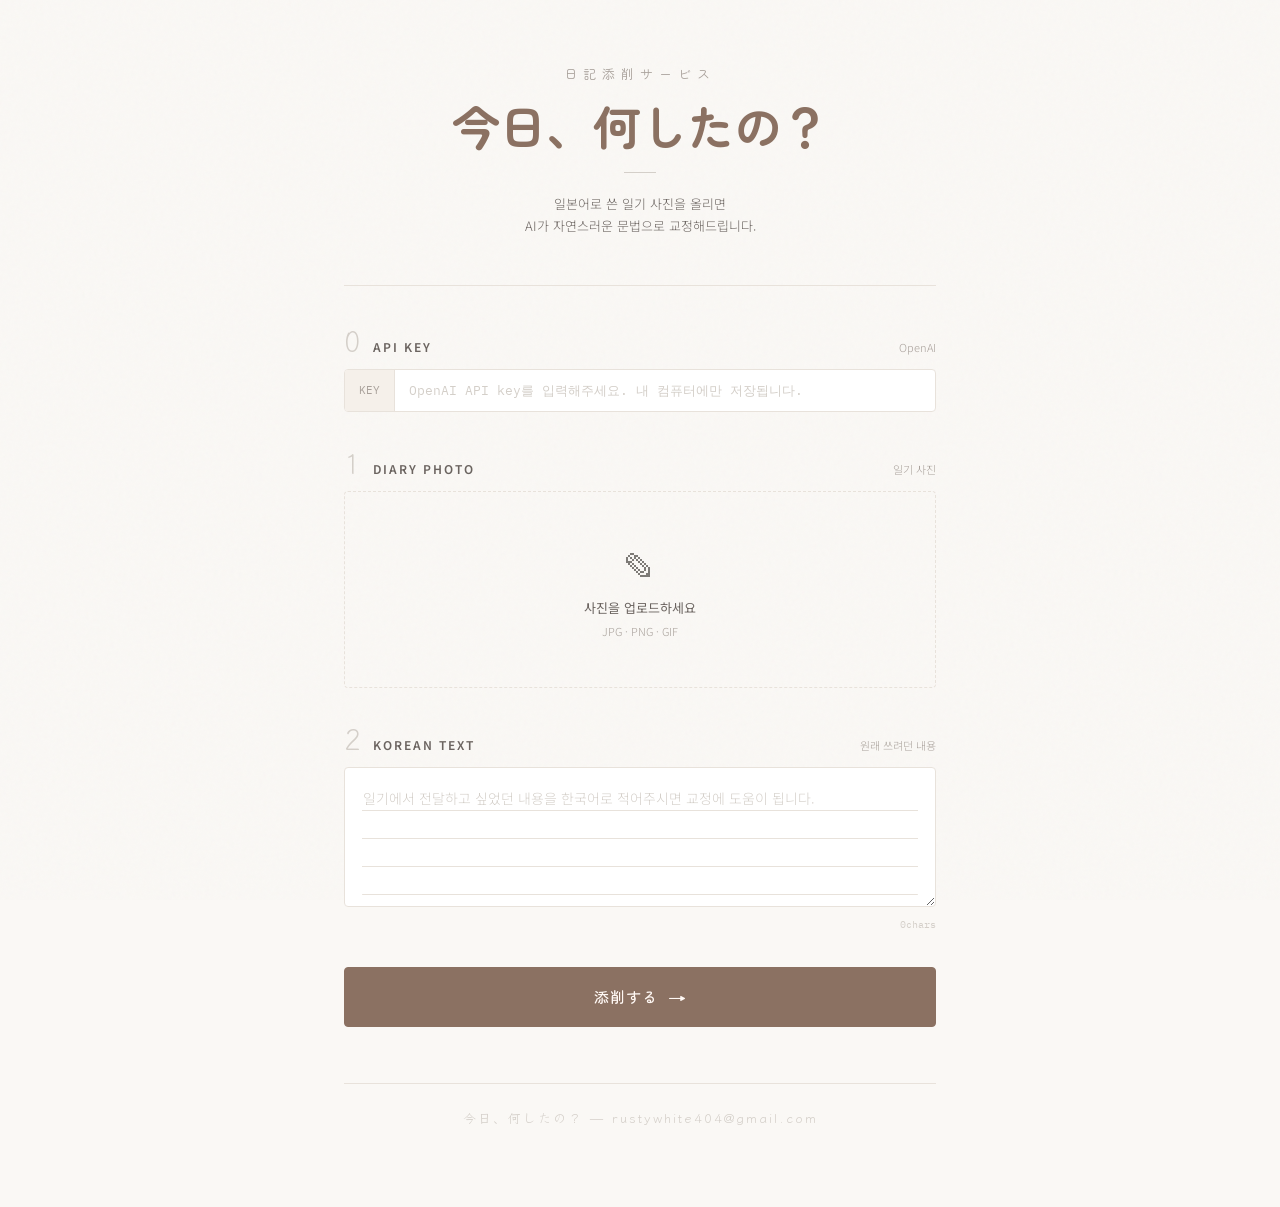
==== index.html @ 3b051601 "[feat] 일본어 일기 교정 서비스 Prototype" ====
<!DOCTYPE html>
<html lang="ko">
<head>
<meta charset="UTF-8" />
<meta name="viewport" content="width=device-width, initial-scale=1.0" />
<title>今日、何したの？</title>
<link href="https://fonts.googleapis.com/css2?family=Klee+One:wght@400;600&family=Zen+Maru+Gothic:wght@400;500;700&family=Noto+Sans+KR:wght@300;400;500;600&family=IBM+Plex+Mono:wght@300;400&display=swap" rel="stylesheet">
<link rel="stylesheet" href="style.css">
</head>
<body>

<div class="app">
  <header class="header">
    <div class="header-jp">日記添削サービス</div>
    <h1>今日、何したの？</h1>
    <div class="header-line"></div>
    <p class="header-desc">일본어로 쓴 일기 사진을 올리면<br>AI가 자연스러운 문법으로 교정해드립니다.</p>
  </header>

  <!-- Section 0 - API Key -->
  <div class="section">
    <div class="section-label">
      <span class="num">0</span>
      <span class="title">API Key</span>
      <span class="sub">OpenAI</span>
    </div>
    <div class="key-field">
      <span class="key-prefix">KEY</span>
      <input id="apiKey" type="password" class="key-input" placeholder="OpenAI API key를 입력해주세요. 내 컴퓨터에만 저장됩니다.">
    </div>
  </div>

  <!-- Section 1 - Diary Photo -->
  <div class="section">
    <div class="section-label">
      <span class="num">1</span>
      <span class="title">Diary Photo</span>
      <span class="sub">일기 사진</span>
    </div>
    <input id="fileInput" type="file" accept="image/*" style="display:none">
    <div id="uploadEmpty" class="upload-zone">
      <div class="ux-icon">✎</div>
      <div class="ux-text">사진을 업로드하세요</div>
      <div class="ux-hint">JPG · PNG · GIF</div>
    </div>
    <div id="uploadFilled" class="upload-zone filled" style="display:none">
      <div class="img-wrap">
        <img id="previewImg" src="" alt="diary">
        <button id="delImg" class="img-del">✕</button>
      </div>
    </div>
  </div>

  <!-- Section 2 - Korean Text -->
  <div class="section">
    <div class="section-label">
      <span class="num">2</span>
      <span class="title">Korean Text</span>
      <span class="sub">원래 쓰려던 내용</span>
    </div>
    <div class="text-field-wrap">
      <textarea id="koreanText" class="text-field" placeholder="일기에서 전달하고 싶었던 내용을 한국어로 적어주시면 교정에 도움이 됩니다."></textarea>
      <div class="text-field-lines"></div>
    </div>
    <div class="text-meta"><span id="charCount">0</span> chars</div>
  </div>

  <!-- Submit -->
  <button id="submitBtn" class="action-btn">
    <span id="btnText">添削する</span>
    <span class="arrow">→</span>
  </button>

  <!-- Loading -->
  <div id="loadingBox" class="loading-box" style="display:none">
    <div class="loading-bar"><span></span><span></span><span></span><span></span><span></span></div>
    <div class="loading-label">ANALYZING</div>
  </div>

  <footer class="footer">今日、何したの？ — rustywhite404@gmail.com</footer>
</div>

<!-- Modal -->
<div id="modalOverlay" class="modal-overlay" style="display:none">
  <div class="modal">
    <div id="modalIcon" class="modal-icon">!</div>
    <div id="modalTitle" class="modal-title"></div>
    <div id="modalBody" class="modal-body"></div>
    <button id="modalBtn" class="modal-btn">わかった</button>
  </div>
</div>

<script src="app.js"></script>
</body>
</html>
---- style.css ----
:root {
  --paper: #FAF8F5;
  --paper-warm: #F5F0EA;
  --surface: #FFFFFF;
  --ink: #2C2824;
  --ink-light: #6B6460;
  --ink-faint: #A8A09A;
  --ink-ghost: #D4CFC9;
  --blush: #D4736E;
  --blush-soft: #F5E1DF;
  --indigo: #5B6DAF;
  --indigo-soft: #E4E8F4;
  --sage: #7A9A82;
  --sage-soft: #E4EDE6;
  --gold: #C4A265;
  --gold-soft: #F0E8D4;
  --warm-brown: #8B7162;
  --soft-brown: #A68E7E;
  --border: #E8E2DB;
  --radius: 4px;
  --btn-text: #FFF8F4;
  --noise-opacity: 0.025;
}

@media (prefers-color-scheme: dark) {
  :root {
    color-scheme: dark;
    --paper: #1A1816;
    --paper-warm: #23201D;
    --surface: #2A2724;
    --ink: #F0ECE8;
    --ink-light: #CCC5BC;
    --ink-faint: #968E86;
    --ink-ghost: #6B6360;
    --blush: #E08B86;
    --blush-soft: #3A2625;
    --indigo: #8090C8;
    --indigo-soft: #282D40;
    --sage: #92B89A;
    --sage-soft: #222E25;
    --gold: #D4B275;
    --gold-soft: #332D1E;
    --warm-brown: #B89A8A;
    --soft-brown: #C4A898;
    --border: #3A3530;
    --btn-text: #FFF8F4;
    --noise-opacity: 0.04;
  }
}

* { margin: 0; padding: 0; box-sizing: border-box; }

body {
  font-family: 'Noto Sans KR', sans-serif;
  background: var(--paper);
  color: var(--ink);
  min-height: 100vh;
  -webkit-font-smoothing: antialiased;
}

/* Subtle noise texture */
body::before {
  content: '';
  position: fixed;
  inset: 0;
  opacity: var(--noise-opacity);
  background-image: url("data:image/svg+xml,%3Csvg viewBox='0 0 256 256' xmlns='http://www.w3.org/2000/svg'%3E%3Cfilter id='n'%3E%3CfeTurbulence type='fractalNoise' baseFrequency='0.85' numOctaves='4' stitchTiles='stitch'/%3E%3C/filter%3E%3Crect width='100%25' height='100%25' filter='url(%23n)'/%3E%3C/svg%3E");
  pointer-events: none;
  z-index: 0;
}

::-webkit-scrollbar { width: 4px; }
::-webkit-scrollbar-track { background: transparent; }
::-webkit-scrollbar-thumb { background: var(--ink-ghost); border-radius: 4px; }

@keyframes enter {
  from { opacity: 0; transform: translateY(12px); }
  to { opacity: 1; transform: translateY(0); }
}
@keyframes fadeIn {
  from { opacity: 0; }
  to { opacity: 1; }
}
@keyframes slideReveal {
  from { opacity: 0; transform: translateX(-8px); }
  to { opacity: 1; transform: translateX(0); }
}
@keyframes breathe {
  0%,100% { opacity: 0.4; }
  50% { opacity: 1; }
}

.app {
  position: relative;
  z-index: 1;
  max-width: 640px;
  margin: 0 auto;
  padding: 0 24px 80px;
}

/* === Header === */
.header {
  padding: 64px 0 48px;
  text-align: center;
  animation: enter 0.7s ease-out;
  border-bottom: 1px solid var(--border);
  margin-bottom: 40px;
}
.header-jp {
  font-family: 'Zen Maru Gothic', sans-serif;
  font-size: 13px;
  font-weight: 400;
  color: var(--ink-faint);
  letter-spacing: 6px;
  text-transform: uppercase;
  margin-bottom: 16px;
}
.header h1 {
  font-family: 'Zen Maru Gothic', sans-serif;
  font-size: 48px;
  font-weight: 700;
  color: var(--warm-brown);
  letter-spacing: -1px;
  line-height: 1.1;
}
.header-line {
  width: 32px;
  height: 1px;
  background: var(--ink-ghost);
  margin: 20px auto;
}
.header-desc {
  font-size: 13px;
  color: var(--ink-light);
  font-weight: 300;
  line-height: 1.7;
}

/* === Section === */
.section {
  margin-bottom: 36px;
  animation: enter 0.6s ease-out both;
}
.section:nth-child(2) { animation-delay: 0.05s; }
.section:nth-child(3) { animation-delay: 0.1s; }
.section:nth-child(4) { animation-delay: 0.15s; }
.section:nth-child(5) { animation-delay: 0.2s; }

.section-label {
  display: flex;
  align-items: baseline;
  gap: 12px;
  margin-bottom: 14px;
}
.section-label .num {
  font-family: 'Klee One', cursive;
  font-size: 28px;
  font-weight: 400;
  color: var(--ink-ghost);
  line-height: 1;
}
.section-label .title {
  font-size: 12px;
  font-weight: 600;
  letter-spacing: 2px;
  text-transform: uppercase;
  color: var(--ink-light);
}
.section-label .sub {
  font-size: 11px;
  color: var(--ink-faint);
  margin-left: auto;
  font-weight: 300;
}

/* === API Key === */
.key-field {
  display: flex;
  align-items: stretch;
  border: 1px solid var(--border);
  border-radius: var(--radius);
  overflow: hidden;
  background: var(--surface);
  transition: border-color 0.2s;
}
.key-field:focus-within { border-color: var(--ink-faint); }
.key-prefix {
  display: flex;
  align-items: center;
  padding: 0 14px;
  font-family: 'IBM Plex Mono', monospace;
  font-size: 11px;
  color: var(--ink-faint);
  background: var(--paper-warm);
  border-right: 1px solid var(--border);
  white-space: nowrap;
  user-select: none;
}
.key-input {
  flex: 1;
  padding: 12px 14px;
  border: none;
  background: transparent;
  font-family: 'IBM Plex Mono', monospace;
  font-size: 13px;
  color: var(--ink);
  outline: none;
}
.key-input::placeholder { color: var(--ink-ghost); }

/* === Upload === */
.upload-zone {
  border: 1.5px dashed var(--border);
  border-radius: var(--radius);
  padding: 48px 24px;
  text-align: center;
  cursor: pointer;
  transition: all 0.25s ease;
  background: transparent;
}
.upload-zone:hover {
  border-color: var(--ink-faint);
  background: var(--paper-warm);
}
.upload-zone .ux-icon {
  font-size: 32px;
  margin-bottom: 12px;
  opacity: 0.6;
}
.upload-zone .ux-text {
  font-size: 13px;
  color: var(--ink-light);
  font-weight: 400;
}
.upload-zone .ux-hint {
  font-size: 11px;
  color: var(--ink-faint);
  margin-top: 6px;
  font-weight: 300;
}
.upload-zone.filled {
  border-style: solid;
  border-color: var(--sage);
  padding: 8px;
  background: var(--surface);
}
.img-wrap { position: relative; }
.img-wrap img {
  width: 100%;
  max-height: 360px;
  object-fit: contain;
  display: block;
  border-radius: 2px;
  background: var(--paper-warm);
}
.img-del {
  position: absolute;
  top: 8px; right: 8px;
  width: 28px; height: 28px;
  border-radius: 50%;
  border: 1px solid var(--border);
  background: var(--surface);
  color: var(--ink-light);
  font-size: 12px;
  cursor: pointer;
  display: flex; align-items: center; justify-content: center;
  transition: all 0.2s;
}
.img-del:hover { background: var(--blush); color: white; border-color: var(--blush); }

/* === Textarea === */
.text-field-wrap {
  position: relative;
}
.text-field {
  width: 100%;
  min-height: 140px;
  padding: 16px 18px;
  border: 1px solid var(--border);
  border-radius: var(--radius);
  background: var(--surface);
  font-family: 'Noto Sans KR', sans-serif;
  font-size: 14px;
  font-weight: 300;
  line-height: 2;
  color: var(--ink);
  resize: vertical;
  outline: none;
  transition: border-color 0.2s;
}
.text-field:focus { border-color: var(--ink-faint); }
.text-field::placeholder { color: var(--ink-ghost); }
.text-field-lines {
  position: absolute;
  top: 16px;
  left: 18px;
  right: 18px;
  bottom: 16px;
  pointer-events: none;
  background: repeating-linear-gradient(
    transparent,
    transparent 27px,
    var(--border) 27px,
    var(--border) 28px
  );
  border-radius: 2px;
}
.text-meta {
  display: flex;
  justify-content: flex-end;
  font-size: 10px;
  color: var(--ink-ghost);
  margin-top: 6px;
  font-family: 'IBM Plex Mono', monospace;
}

/* === Button === */
.action-btn {
  width: 100%;
  padding: 16px;
  border: 1.5px solid var(--warm-brown);
  border-radius: var(--radius);
  background: var(--warm-brown);
  color: var(--btn-text);
  font-family: 'Zen Maru Gothic', sans-serif;
  font-size: 15px;
  font-weight: 500;
  cursor: pointer;
  transition: all 0.25s;
  display: flex;
  align-items: center;
  justify-content: center;
  gap: 10px;
  letter-spacing: 1px;
  animation: enter 0.6s ease-out both;
  animation-delay: 0.25s;
}
.action-btn:hover:not(:disabled) {
  background: var(--soft-brown);
  border-color: var(--soft-brown);
  color: var(--btn-text);
}
.action-btn:disabled {
  opacity: 0.2;
  cursor: not-allowed;
}
.action-btn .arrow {
  font-size: 18px;
  transition: transform 0.2s;
}
.action-btn:hover:not(:disabled) .arrow { transform: translateX(4px); }

/* === Loading === */
.loading-box {
  text-align: center;
  padding: 32px;
  animation: fadeIn 0.4s;
}
.loading-bar {
  display: flex;
  justify-content: center;
  gap: 4px;
  margin-bottom: 14px;
}
.loading-bar span {
  width: 3px; height: 16px;
  background: var(--ink-ghost);
  animation: breathe 1.2s ease-in-out infinite;
  border-radius: 1px;
}
.loading-bar span:nth-child(2) { animation-delay: 0.15s; height: 22px; }
.loading-bar span:nth-child(3) { animation-delay: 0.3s; height: 12px; }
.loading-bar span:nth-child(4) { animation-delay: 0.45s; height: 20px; }
.loading-bar span:nth-child(5) { animation-delay: 0.6s; height: 14px; }
.loading-label {
  font-size: 12px;
  color: var(--ink-faint);
  font-weight: 300;
  letter-spacing: 2px;
}

/* === Result Page === */
.back-link {
  display: inline-block;
  margin-top: 32px;
  font-size: 13px;
  color: var(--ink-faint);
  text-decoration: none;
  font-weight: 400;
  transition: color 0.2s;
}
.back-link:hover { color: var(--ink); }

.result-header {
  padding: 32px 0 28px;
  text-align: center;
  animation: enter 0.7s ease-out;
  border-bottom: 1px solid var(--border);
  margin-bottom: 36px;
}
.result-header-jp {
  font-family: 'Zen Maru Gothic', sans-serif;
  font-size: 12px;
  color: var(--ink-faint);
  letter-spacing: 6px;
  text-transform: uppercase;
  margin-bottom: 12px;
}
.result-header h1 {
  font-family: 'Noto Sans KR', sans-serif;
  font-size: 24px;
  font-weight: 600;
  color: var(--ink);
  letter-spacing: -0.5px;
}

.back-btn {
  display: flex;
  text-decoration: none;
  margin-top: 40px;
}

/* --- Sentence Card --- */
.sentence-card {
  margin-bottom: 32px;
  animation: enter 0.5s ease-out both;
}
.sentence-num {
  font-family: 'Klee One', cursive;
  font-size: 32px;
  color: var(--ink-ghost);
  margin-bottom: 12px;
  line-height: 1;
}

.correction-area {
  background: var(--surface);
  border: 1px solid var(--border);
  border-radius: 8px;
  padding: 18px 20px;
  margin-bottom: 12px;
}
.area-label {
  display: flex;
  align-items: center;
  gap: 8px;
  margin-bottom: 14px;
  font-family: 'Zen Maru Gothic', sans-serif;
  font-size: 11px;
  font-weight: 600;
  letter-spacing: 1px;
  color: var(--ink-faint);
  text-transform: uppercase;
}
.area-dot {
  width: 8px;
  height: 8px;
  border-radius: 50%;
}
.area-dot--grammar { background: var(--indigo); }
.area-dot--natural { background: var(--sage); }

/* --- Sentence Rows --- */
.sentence-row {
  display: flex;
  align-items: baseline;
  gap: 10px;
  padding: 8px 0;
}
.sentence-row + .sentence-row {
  border-top: 1px solid var(--border);
}
.row-tag {
  flex-shrink: 0;
  font-size: 10px;
  font-weight: 600;
  letter-spacing: 1px;
  padding: 2px 8px;
  border-radius: 3px;
  background: var(--indigo-soft);
  color: var(--indigo);
  font-family: 'Noto Sans KR', sans-serif;
}
.row-tag--fix {
  background: var(--blush-soft);
  color: var(--blush);
}
.row-tag--natural {
  background: var(--sage-soft);
  color: var(--sage);
}
.row-text {
  font-family: 'Zen Maru Gothic', sans-serif;
  font-size: 15px;
  line-height: 1.8;
  color: var(--ink);
}
.sentence-row--original .row-text {
  color: var(--ink-light);
}

/* --- Highlight --- */
.hl {
  font-weight: 600;
  padding: 1px 2px;
  border-radius: 2px;
}
.hl--fix {
  color: var(--blush);
  background: var(--blush-soft);
}
.hl--natural {
  color: var(--sage);
  background: var(--sage-soft);
}

/* --- Note/Explanation --- */
.sentence-note {
  margin-top: 12px;
  padding: 12px 14px;
  background: var(--paper-warm);
  border-radius: var(--radius);
  font-size: 12.5px;
  line-height: 1.9;
  color: var(--ink-light);
  font-weight: 300;
  white-space: pre-wrap;
}

/* === Error === */
.error-msg {
  margin-top: 16px;
  padding: 14px 18px;
  border-left: 3px solid var(--blush);
  background: var(--blush-soft);
  font-size: 13px;
  color: var(--blush);
  animation: fadeIn 0.3s;
}

.footer {
  text-align: center;
  margin-top: 56px;
  padding-top: 24px;
  border-top: 1px solid var(--border);
  font-family: 'Klee One', cursive;
  font-size: 13px;
  color: var(--ink-ghost);
  letter-spacing: 2px;
}

/* === Modal === */
.modal-overlay {
  position: fixed;
  inset: 0;
  background: rgba(0, 0, 0, 0.3);
  backdrop-filter: blur(4px);
  display: flex;
  align-items: center;
  justify-content: center;
  z-index: 100;
  animation: fadeIn 0.2s ease-out;
  padding: 24px;
}
.modal {
  background: var(--surface);
  border: 1px solid var(--border);
  border-radius: 12px;
  padding: 32px 28px 24px;
  max-width: 360px;
  width: 100%;
  text-align: center;
  animation: enter 0.3s ease-out;
  box-shadow: 0 8px 32px rgba(0, 0, 0, 0.12);
}
.modal-icon {
  width: 40px;
  height: 40px;
  border-radius: 50%;
  background: var(--gold-soft);
  color: var(--gold);
  font-family: 'Zen Maru Gothic', sans-serif;
  font-size: 20px;
  font-weight: 700;
  display: flex;
  align-items: center;
  justify-content: center;
  margin: 0 auto 14px;
}
.modal-title {
  font-family: 'Zen Maru Gothic', sans-serif;
  font-size: 18px;
  font-weight: 600;
  color: var(--ink);
  margin-bottom: 20px;
}
.modal-body {
  text-align: left;
  margin-bottom: 24px;
}
.modal-item {
  display: flex;
  align-items: baseline;
  gap: 10px;
  padding: 8px 0;
  font-size: 13px;
  color: var(--ink-light);
  line-height: 1.6;
}
.modal-item + .modal-item {
  border-top: 1px solid var(--border);
}
.modal-bullet {
  flex-shrink: 0;
  width: 22px;
  height: 22px;
  border-radius: 50%;
  background: var(--blush-soft);
  color: var(--blush);
  font-family: 'Klee One', cursive;
  font-size: 12px;
  font-weight: 600;
  display: flex;
  align-items: center;
  justify-content: center;
}
.modal-btn {
  width: 100%;
  padding: 12px;
  border: 1.5px solid var(--warm-brown);
  border-radius: var(--radius);
  background: var(--warm-brown);
  color: var(--btn-text);
  font-family: 'Zen Maru Gothic', sans-serif;
  font-size: 14px;
  font-weight: 500;
  cursor: pointer;
  transition: all 0.2s;
  letter-spacing: 1px;
}
.modal-btn:hover {
  background: var(--soft-brown);
  border-color: var(--soft-brown);
}
.modal-error-text {
  font-size: 13px;
  color: var(--blush);
  line-height: 1.8;
  text-align: center;
  word-break: break-word;
}

@media (max-width: 640px) {
  .app { padding: 0 18px 60px; }
  .header { padding: 48px 0 36px; }
  .header h1 { font-size: 36px; }
}
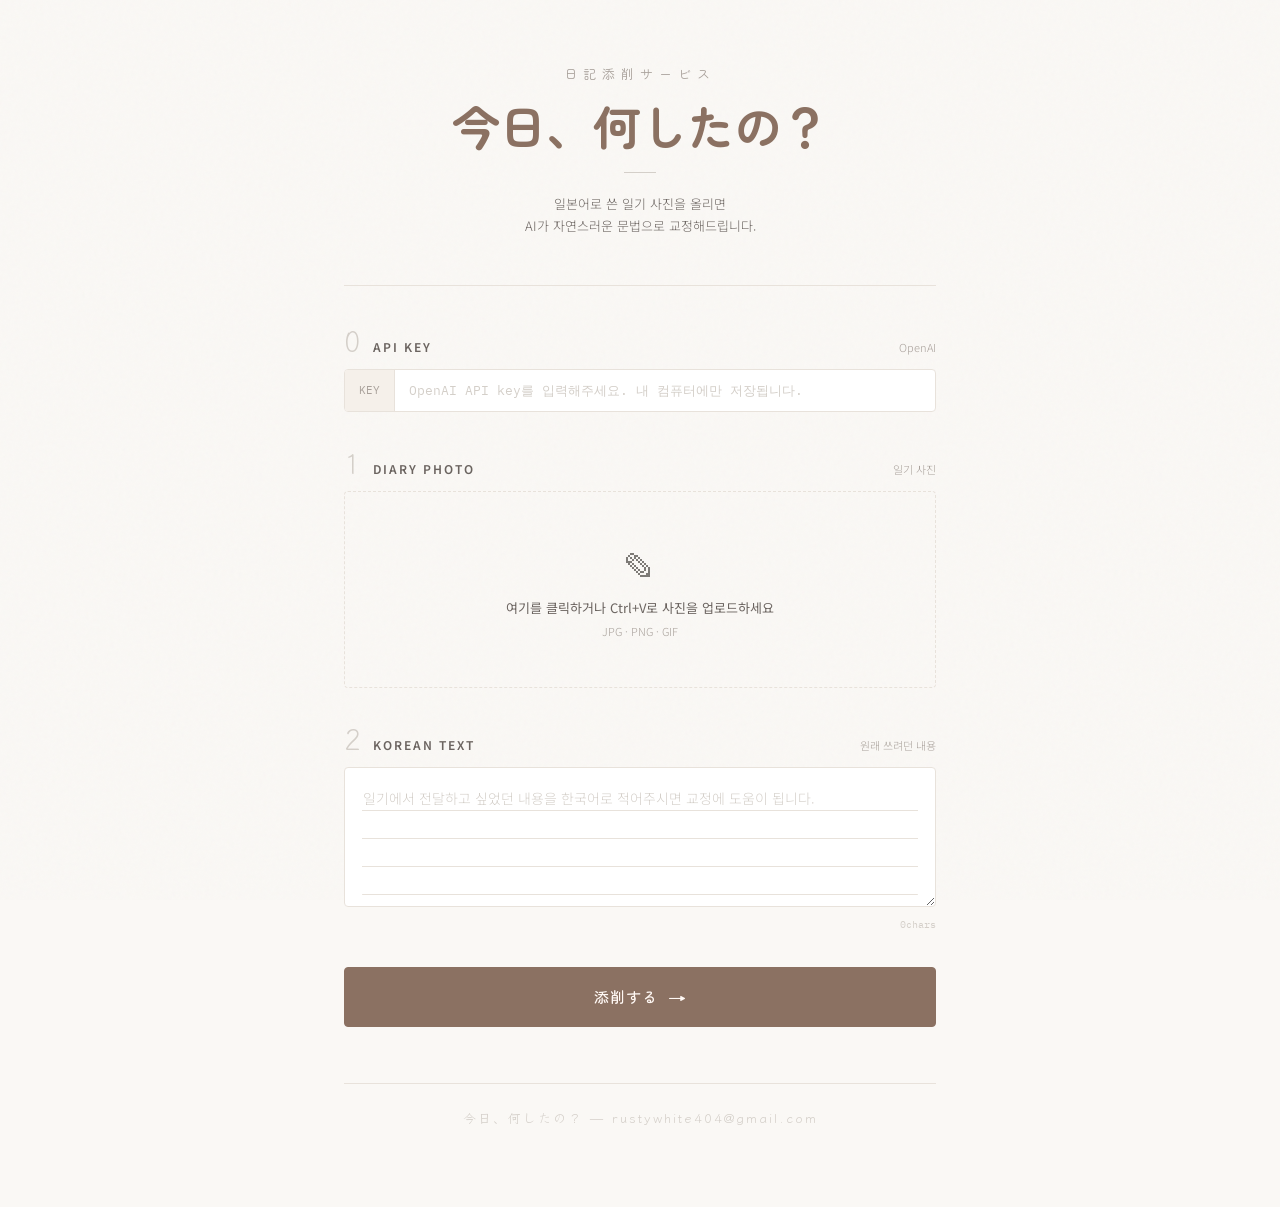
==== commit 1fe4ceaa: "[feat] ctrl+v로 클립보드  이미지 업로드 기능 추가" ====
--- a/index.html
+++ b/index.html
@@ -40,7 +40,7 @@
     <input id="fileInput" type="file" accept="image/*" style="display:none">
     <div id="uploadEmpty" class="upload-zone">
       <div class="ux-icon">✎</div>
-      <div class="ux-text">사진을 업로드하세요</div>
+      <div class="ux-text">여기를 클릭하거나 Ctrl+V로 사진을 업로드하세요</div>
       <div class="ux-hint">JPG · PNG · GIF</div>
     </div>
     <div id="uploadFilled" class="upload-zone filled" style="display:none">
